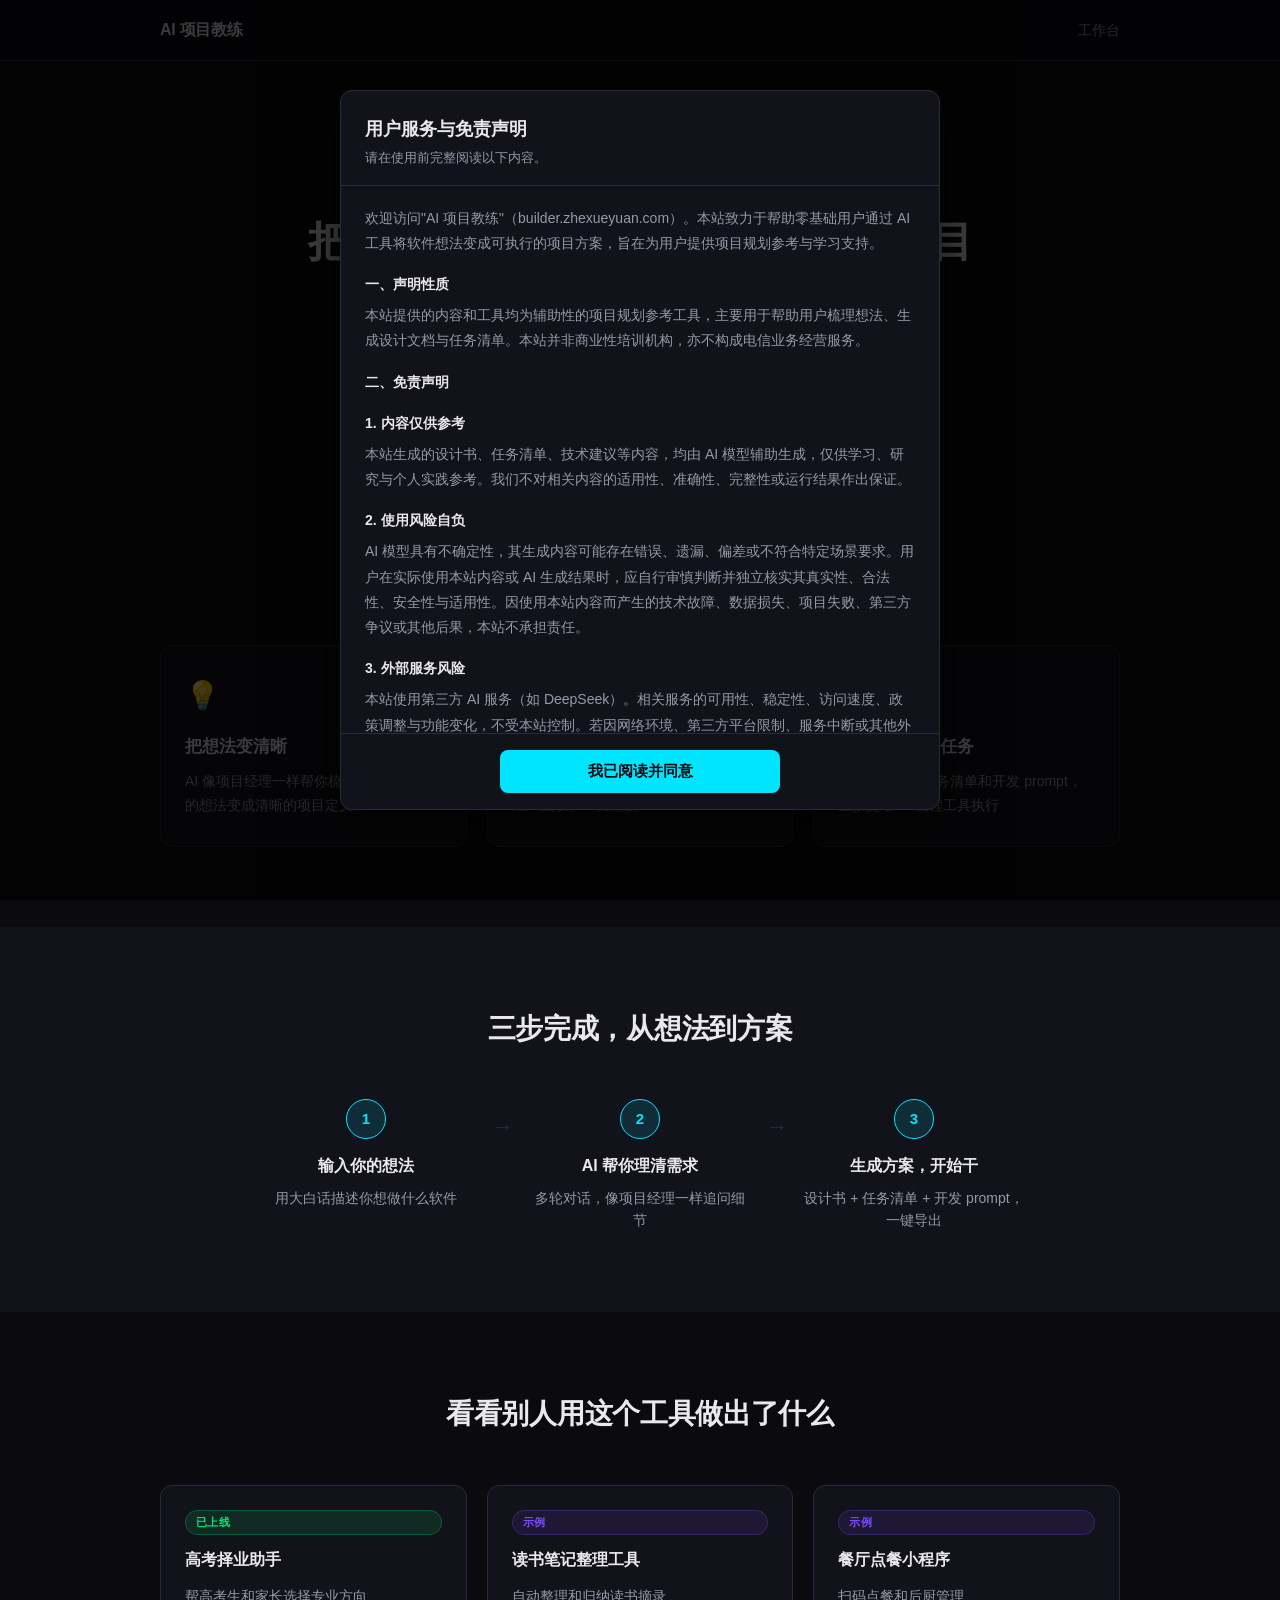
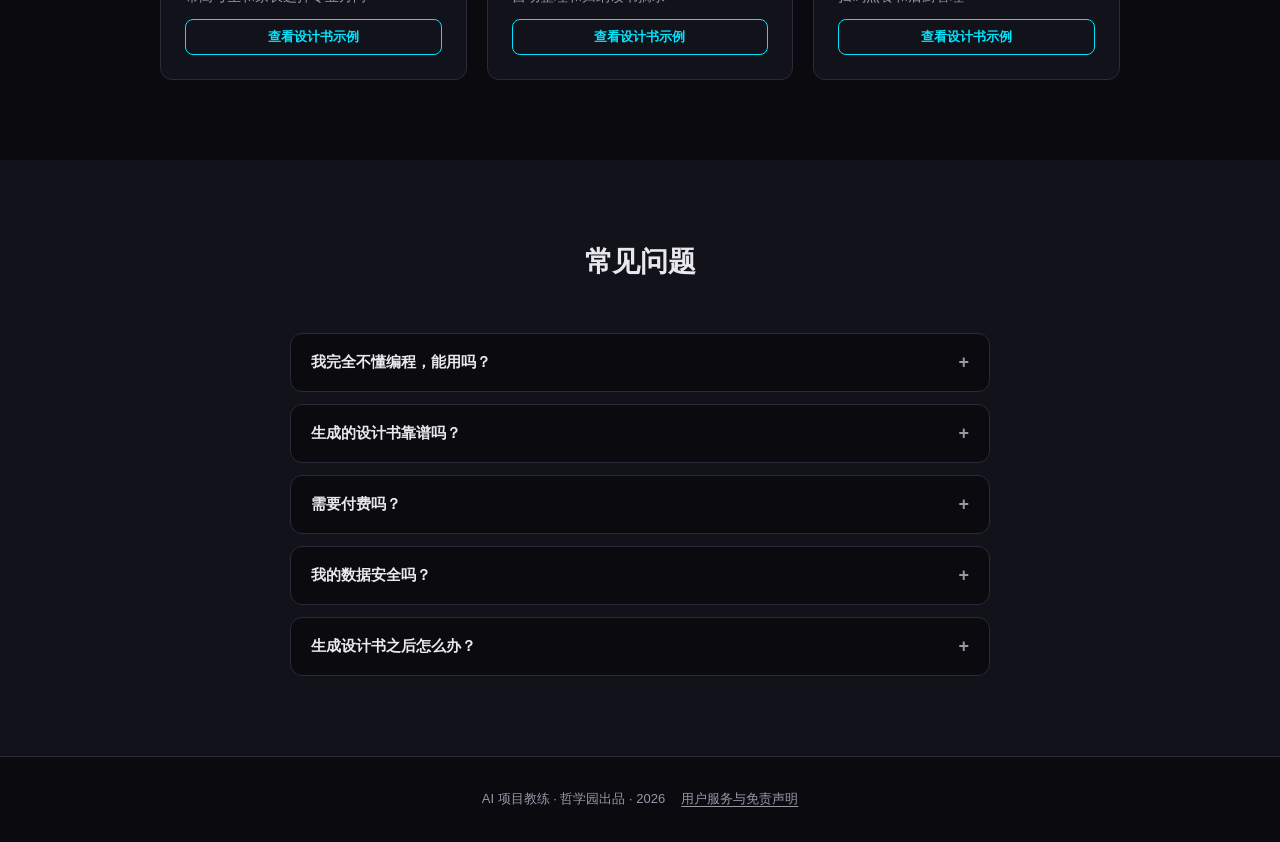
==== ai-project-coach/index.html @ 6d78dd68 "feat: 项目初始化 + 首页完整实现 Co-Authored-By: Claude Sonnet 4.6 <noreply@anthropic.com>" ====
<!DOCTYPE html>
<html lang="zh-CN">
<head>
  <meta charset="UTF-8" />
  <meta name="viewport" content="width=device-width, initial-scale=1.0" />
  <title>AI 项目教练 — 把软件想法变成可执行方案</title>
  <link rel="stylesheet" href="css/style.css" />
  <style>
    /* ===== Hero ===== */
    .hero {
      padding: 100px 20px 80px;
      text-align: center;
    }

    .hero-badge {
      display: inline-block;
      background: rgba(0, 229, 255, 0.12);
      color: var(--accent);
      font-size: 13px;
      font-weight: 600;
      padding: 5px 14px;
      border-radius: 20px;
      border: 1px solid rgba(0, 229, 255, 0.25);
      margin-bottom: 24px;
      letter-spacing: 0.3px;
    }

    .hero h1 {
      font-size: 42px;
      font-weight: 800;
      line-height: 1.2;
      letter-spacing: -0.5px;
      margin-bottom: 20px;
      max-width: 700px;
      margin-left: auto;
      margin-right: auto;
    }

    .hero-sub {
      font-size: 17px;
      color: var(--text-secondary);
      line-height: 1.7;
      max-width: 560px;
      margin: 0 auto 36px;
    }

    .hero-actions {
      display: flex;
      gap: 16px;
      justify-content: center;
      flex-wrap: wrap;
    }

    .hero-actions .btn-primary {
      font-size: 16px;
      padding: 14px 36px;
    }

    .hero-actions .btn-secondary {
      font-size: 16px;
      padding: 14px 36px;
    }

    /* ===== 通用 Section ===== */
    section {
      padding: 80px 20px;
    }

    .section-title {
      font-size: 28px;
      font-weight: 700;
      text-align: center;
      margin-bottom: 48px;
      letter-spacing: -0.3px;
    }

    /* ===== 价值卡片 ===== */
    .value-grid {
      display: grid;
      grid-template-columns: repeat(3, 1fr);
      gap: 20px;
    }

    .value-card {
      background: var(--bg-secondary);
      border: 1px solid var(--border);
      border-radius: var(--radius-card);
      padding: 28px 24px;
      transition: border-color 0.2s, transform 0.2s;
    }

    .value-card:hover {
      border-color: rgba(0, 229, 255, 0.3);
      transform: translateY(-3px);
    }

    .value-icon {
      font-size: 28px;
      margin-bottom: 14px;
    }

    .value-card h3 {
      font-size: 17px;
      font-weight: 700;
      margin-bottom: 10px;
    }

    .value-card p {
      font-size: 14px;
      color: var(--text-secondary);
      line-height: 1.7;
    }

    /* ===== 三步流程 ===== */
    .how-section {
      background: var(--bg-secondary);
    }

    .steps-row {
      display: flex;
      align-items: flex-start;
      justify-content: center;
      gap: 0;
      max-width: 800px;
      margin: 0 auto;
    }

    .step {
      flex: 1;
      text-align: center;
      padding: 0 16px;
    }

    .step-num {
      display: inline-flex;
      align-items: center;
      justify-content: center;
      width: 40px;
      height: 40px;
      border-radius: 50%;
      background: rgba(0, 229, 255, 0.12);
      border: 1.5px solid var(--accent);
      color: var(--accent);
      font-weight: 700;
      font-size: 15px;
      margin-bottom: 14px;
    }

    .step h3 {
      font-size: 16px;
      font-weight: 700;
      margin-bottom: 8px;
    }

    .step p {
      font-size: 14px;
      color: var(--text-secondary);
      line-height: 1.6;
    }

    .step-arrow {
      font-size: 22px;
      color: var(--border);
      padding-top: 10px;
      flex-shrink: 0;
    }

    /* ===== 成果预览 ===== */
    .example-grid {
      display: grid;
      grid-template-columns: repeat(3, 1fr);
      gap: 20px;
    }

    .example-card {
      background: var(--bg-secondary);
      border: 1px solid var(--border);
      border-radius: var(--radius-card);
      padding: 24px;
      display: flex;
      flex-direction: column;
      gap: 12px;
      transition: border-color 0.2s, transform 0.2s;
    }

    .example-card:hover {
      border-color: rgba(124, 77, 255, 0.4);
      transform: translateY(-3px);
    }

    .example-tag {
      display: inline-block;
      font-size: 11px;
      font-weight: 600;
      padding: 3px 10px;
      border-radius: 20px;
      letter-spacing: 0.3px;
    }

    .tag-live {
      background: rgba(0, 230, 118, 0.12);
      color: var(--success);
      border: 1px solid rgba(0, 230, 118, 0.25);
    }

    .tag-demo {
      background: rgba(124, 77, 255, 0.12);
      color: var(--accent-purple);
      border: 1px solid rgba(124, 77, 255, 0.25);
    }

    .example-card h3 {
      font-size: 16px;
      font-weight: 700;
    }

    .example-card p {
      font-size: 14px;
      color: var(--text-secondary);
      line-height: 1.6;
      flex: 1;
    }

    .example-card .btn-secondary {
      font-size: 13px;
      padding: 8px 16px;
      width: 100%;
    }

    /* ===== FAQ ===== */
    .faq-section {
      background: var(--bg-secondary);
    }

    .faq-list {
      max-width: 700px;
      margin: 0 auto;
      display: flex;
      flex-direction: column;
      gap: 12px;
    }

    .faq-item {
      background: var(--bg-primary);
      border: 1px solid var(--border);
      border-radius: var(--radius-card);
      overflow: hidden;
    }

    .faq-question {
      width: 100%;
      background: none;
      border: none;
      padding: 18px 20px;
      display: flex;
      align-items: center;
      justify-content: space-between;
      cursor: pointer;
      font-size: 15px;
      font-weight: 600;
      color: var(--text-primary);
      font-family: var(--font-main);
      text-align: left;
      gap: 12px;
      transition: color 0.2s;
    }

    .faq-question:hover {
      color: var(--accent);
    }

    .faq-icon {
      font-size: 18px;
      color: var(--text-secondary);
      flex-shrink: 0;
      transition: transform 0.3s;
    }

    .faq-item.open .faq-icon {
      transform: rotate(45deg);
      color: var(--accent);
    }

    .faq-answer {
      max-height: 0;
      overflow: hidden;
      transition: max-height 0.35s ease, padding 0.35s ease;
      padding: 0 20px;
    }

    .faq-item.open .faq-answer {
      max-height: 200px;
      padding: 0 20px 18px;
    }

    .faq-answer p {
      font-size: 14px;
      color: var(--text-secondary);
      line-height: 1.75;
    }

    /* ===== 响应式 ===== */
    @media (max-width: 768px) {
      .hero {
        padding: 80px 20px 60px;
      }

      .hero h1 {
        font-size: 28px;
      }

      .hero-sub {
        font-size: 15px;
      }

      .hero-actions {
        flex-direction: column;
      }

      .value-grid {
        grid-template-columns: 1fr;
      }

      .steps-row {
        flex-direction: column;
        align-items: center;
        gap: 8px;
      }

      .step-arrow {
        transform: rotate(90deg);
        padding-top: 0;
      }

      .example-grid {
        grid-template-columns: 1fr;
      }

      .section-title {
        font-size: 22px;
      }
    }
  </style>
</head>
<body>
  <div id="nav-mount"></div>

  <div class="page-body">

    <!-- Hero -->
    <div class="hero">
      <div class="container">
        <div class="hero-badge">零基础用户的 AI 项目导航系统</div>
        <h1>把你的软件想法，变成可执行的项目方案</h1>
        <p class="hero-sub">不需要会写代码，不需要装任何工具。告诉我你的想法，AI 带你一步步完成项目定义、生成设计书、拆解开发任务。</p>
        <div class="hero-actions">
          <a href="idea.html" class="btn-primary">开始做项目</a>
          <button class="btn-secondary" onclick="alert('路线选择即将上线')">我还没装工具，先选路线</button>
        </div>
      </div>
    </div>

    <!-- 价值卡片 -->
    <section>
      <div class="container">
        <div class="value-grid">
          <div class="value-card">
            <div class="value-icon">💡</div>
            <h3>把想法变清晰</h3>
            <p>AI 像项目经理一样帮你梳理需求，把模糊的想法变成清晰的项目定义</p>
          </div>
          <div class="value-card">
            <div class="value-icon">📋</div>
            <h3>生成专业设计书</h3>
            <p>自动输出三个版本的设计书：通俗版、标准产品版、AI编程版</p>
          </div>
          <div class="value-card">
            <div class="value-icon">🔧</div>
            <h3>拆解成可执行任务</h3>
            <p>生成分阶段的任务清单和开发 prompt，直接交给 AI 编程工具执行</p>
          </div>
        </div>
      </div>
    </section>

    <!-- 三步流程 -->
    <section class="how-section">
      <div class="container">
        <h2 class="section-title">三步完成，从想法到方案</h2>
        <div class="steps-row">
          <div class="step">
            <div class="step-num">1</div>
            <h3>输入你的想法</h3>
            <p>用大白话描述你想做什么软件</p>
          </div>
          <div class="step-arrow">→</div>
          <div class="step">
            <div class="step-num">2</div>
            <h3>AI 帮你理清需求</h3>
            <p>多轮对话，像项目经理一样追问细节</p>
          </div>
          <div class="step-arrow">→</div>
          <div class="step">
            <div class="step-num">3</div>
            <h3>生成方案，开始干</h3>
            <p>设计书 + 任务清单 + 开发 prompt，一键导出</p>
          </div>
        </div>
      </div>
    </section>

    <!-- 成果预览 -->
    <section>
      <div class="container">
        <h2 class="section-title">看看别人用这个工具做出了什么</h2>
        <div class="example-grid">
          <div class="example-card">
            <span class="example-tag tag-live">已上线</span>
            <h3>高考择业助手</h3>
            <p>帮高考生和家长选择专业方向</p>
            <button class="btn-secondary" onclick="alert('即将上线')">查看设计书示例</button>
          </div>
          <div class="example-card">
            <span class="example-tag tag-demo">示例</span>
            <h3>读书笔记整理工具</h3>
            <p>自动整理和归纳读书摘录</p>
            <button class="btn-secondary" onclick="alert('即将上线')">查看设计书示例</button>
          </div>
          <div class="example-card">
            <span class="example-tag tag-demo">示例</span>
            <h3>餐厅点餐小程序</h3>
            <p>扫码点餐和后厨管理</p>
            <button class="btn-secondary" onclick="alert('即将上线')">查看设计书示例</button>
          </div>
        </div>
      </div>
    </section>

    <!-- FAQ -->
    <section class="faq-section">
      <div class="container">
        <h2 class="section-title">常见问题</h2>
        <div class="faq-list">
          <div class="faq-item">
            <button class="faq-question">
              我完全不懂编程，能用吗？
              <span class="faq-icon">+</span>
            </button>
            <div class="faq-answer">
              <p>完全可以。这个工具的目标就是帮零基础用户把想法变成方案。你只需要用大白话描述你的想法，AI 会帮你处理所有技术细节。</p>
            </div>
          </div>
          <div class="faq-item">
            <button class="faq-question">
              生成的设计书靠谱吗？
              <span class="faq-icon">+</span>
            </button>
            <div class="faq-answer">
              <p>设计书由 AI 根据你的需求生成，质量取决于需求澄清的充分程度。建议在澄清阶段多和 AI 对话，把需求想清楚。</p>
            </div>
          </div>
          <div class="faq-item">
            <button class="faq-question">
              需要付费吗？
              <span class="faq-icon">+</span>
            </button>
            <div class="faq-answer">
              <p>工具本身免费使用。你需要自备一个 DeepSeek API Key（注册即送额度），用于驱动 AI 对话。</p>
            </div>
          </div>
          <div class="faq-item">
            <button class="faq-question">
              我的数据安全吗？
              <span class="faq-icon">+</span>
            </button>
            <div class="faq-answer">
              <p>所有数据都存储在你自己的浏览器中，不会上传到任何服务器。但清除浏览器数据会导致记录丢失，建议定期使用导出功能备份。</p>
            </div>
          </div>
          <div class="faq-item">
            <button class="faq-question">
              生成设计书之后怎么办？
              <span class="faq-icon">+</span>
            </button>
            <div class="faq-answer">
              <p>你可以把设计书和任务清单交给 AI 编程工具（如 Claude Code、Cursor、TRAE 等）执行。工具会生成可直接使用的开发 prompt。</p>
            </div>
          </div>
        </div>
      </div>
    </section>

  </div><!-- /page-body -->

  <div id="footer-mount"></div>

  <script src="js/nav.js"></script>
  <script src="js/legal.js"></script>
  <script>
    // FAQ 手风琴
    document.querySelectorAll('.faq-question').forEach(function (btn) {
      btn.addEventListener('click', function () {
        var item = btn.closest('.faq-item');
        var isOpen = item.classList.contains('open');
        // 关闭所有
        document.querySelectorAll('.faq-item').forEach(function (el) {
          el.classList.remove('open');
        });
        // 如果原本是关闭的，则打开
        if (!isOpen) {
          item.classList.add('open');
        }
      });
    });
  </script>
</body>
</html>
---- ai-project-coach/css/style.css ----
/* ===== CSS 变量 ===== */
:root {
  --bg-primary: #0a0a0f;
  --bg-secondary: #12121a;
  --bg-tertiary: #1a1a28;
  --text-primary: #e8e8ed;
  --text-secondary: #9898a8;
  --accent: #00e5ff;
  --accent-purple: #7c4dff;
  --border: #2a2a3a;
  --success: #00e676;
  --warning: #ffd740;
  --danger: #ff5252;
  --radius-card: 12px;
  --radius-btn: 8px;
  --radius-input: 8px;
  --shadow-card: 0 2px 12px rgba(0, 0, 0, 0.3);
  --font-main: -apple-system, BlinkMacSystemFont, "Segoe UI", "PingFang SC", "Hiragino Sans GB", "Microsoft YaHei", sans-serif;
  --font-code: "SF Mono", "Fira Code", Consolas, monospace;
}

/* ===== 全局重置 ===== */
*, *::before, *::after {
  box-sizing: border-box;
  margin: 0;
  padding: 0;
}

html {
  scroll-behavior: smooth;
}

body {
  font-family: var(--font-main);
  background-color: var(--bg-primary);
  color: var(--text-primary);
  min-height: 100vh;
  line-height: 1.6;
  font-size: 16px;
}

a {
  color: var(--accent);
  text-decoration: none;
  transition: color 0.2s;
}

a:hover {
  color: #33eaff;
}

/* ===== 布局容器 ===== */
.container {
  max-width: 1000px;
  margin: 0 auto;
  padding: 0 20px;
}

/* ===== 按钮 ===== */
.btn-primary {
  display: inline-block;
  background-color: var(--accent);
  color: #0a0a0f;
  font-weight: 600;
  padding: 12px 28px;
  border-radius: var(--radius-btn);
  border: none;
  cursor: pointer;
  font-size: 15px;
  font-family: var(--font-main);
  transition: background-color 0.2s, transform 0.2s;
  text-align: center;
}

.btn-primary:hover {
  background-color: #33eaff;
  color: #0a0a0f;
  transform: translateY(-2px);
}

.btn-primary:active {
  transform: translateY(0);
}

.btn-secondary {
  display: inline-block;
  background-color: transparent;
  color: var(--accent);
  font-weight: 600;
  padding: 12px 28px;
  border-radius: var(--radius-btn);
  border: 1.5px solid var(--accent);
  cursor: pointer;
  font-size: 15px;
  font-family: var(--font-main);
  transition: background-color 0.2s, transform 0.2s;
  text-align: center;
}

.btn-secondary:hover {
  background-color: rgba(0, 229, 255, 0.08);
  color: var(--accent);
  transform: translateY(-2px);
}

.btn-secondary:active {
  transform: translateY(0);
}

/* ===== 卡片 ===== */
.card {
  background-color: var(--bg-secondary);
  border: 1px solid var(--border);
  border-radius: var(--radius-card);
  padding: 24px;
  box-shadow: var(--shadow-card);
}

/* ===== 输入框 ===== */
.input {
  background-color: var(--bg-tertiary);
  border: 1px solid var(--border);
  border-radius: var(--radius-input);
  padding: 10px 14px;
  color: var(--text-primary);
  font-family: var(--font-main);
  font-size: 15px;
  width: 100%;
  outline: none;
  transition: border-color 0.2s;
}

.input:focus {
  border-color: var(--accent);
}

/* ===== 导航栏 ===== */
#nav-mount nav {
  position: fixed;
  top: 0;
  left: 0;
  right: 0;
  z-index: 100;
  background: rgba(10, 10, 15, 0.85);
  backdrop-filter: blur(12px);
  -webkit-backdrop-filter: blur(12px);
  border-bottom: 1px solid var(--border);
}

#nav-mount .nav-inner {
  max-width: 1000px;
  margin: 0 auto;
  padding: 0 20px;
  height: 60px;
  display: flex;
  align-items: center;
  justify-content: space-between;
}

#nav-mount .nav-logo {
  font-size: 16px;
  font-weight: 700;
  color: var(--text-primary);
  letter-spacing: -0.3px;
}

#nav-mount .nav-logo:hover {
  color: var(--accent);
}

#nav-mount .nav-links {
  display: flex;
  align-items: center;
  gap: 24px;
}

#nav-mount .nav-links a {
  font-size: 14px;
  color: var(--text-secondary);
  transition: color 0.2s;
}

#nav-mount .nav-links a:hover {
  color: var(--text-primary);
}

/* ===== Footer ===== */
#footer-mount footer {
  border-top: 1px solid var(--border);
  padding: 32px 20px;
  text-align: center;
}

#footer-mount .footer-inner {
  max-width: 1000px;
  margin: 0 auto;
  display: flex;
  align-items: center;
  justify-content: center;
  gap: 16px;
  flex-wrap: wrap;
}

#footer-mount .footer-text {
  font-size: 13px;
  color: var(--text-secondary);
}

#footer-mount .footer-legal {
  font-size: 13px;
  color: var(--text-secondary);
  cursor: pointer;
  text-decoration: underline;
  text-underline-offset: 3px;
  background: none;
  border: none;
  font-family: var(--font-main);
  transition: color 0.2s;
}

#footer-mount .footer-legal:hover {
  color: var(--text-primary);
}

/* ===== 法律声明弹窗 ===== */
.legal-overlay {
  position: fixed;
  inset: 0;
  background: rgba(0, 0, 0, 0.75);
  z-index: 1000;
  display: flex;
  align-items: center;
  justify-content: center;
  padding: 20px;
}

.legal-modal {
  background: var(--bg-secondary);
  border: 1px solid var(--border);
  border-radius: var(--radius-card);
  width: 100%;
  max-width: 600px;
  max-height: 80vh;
  display: flex;
  flex-direction: column;
  box-shadow: 0 8px 40px rgba(0, 0, 0, 0.6);
}

.legal-header {
  padding: 24px 24px 16px;
  border-bottom: 1px solid var(--border);
}

.legal-header h2 {
  font-size: 18px;
  font-weight: 700;
  margin-bottom: 4px;
}

.legal-header p {
  font-size: 13px;
  color: var(--text-secondary);
}

.legal-body {
  padding: 20px 24px;
  overflow-y: auto;
  flex: 1;
  font-size: 14px;
  line-height: 1.8;
  color: var(--text-secondary);
}

.legal-body h3 {
  font-size: 14px;
  font-weight: 600;
  color: var(--text-primary);
  margin: 16px 0 6px;
}

.legal-body p {
  margin-bottom: 10px;
}

.legal-footer {
  padding: 16px 24px;
  border-top: 1px solid var(--border);
  display: flex;
  justify-content: center;
}

.legal-footer .btn-primary {
  width: 100%;
  max-width: 280px;
}

/* ===== 页面主体偏移（固定导航栏补偿） ===== */
.page-body {
  padding-top: 60px;
}

/* ===== 响应式 ===== */
@media (max-width: 768px) {
  body {
    font-size: 15px;
  }

  .btn-primary,
  .btn-secondary {
    width: 100%;
    display: block;
  }
}
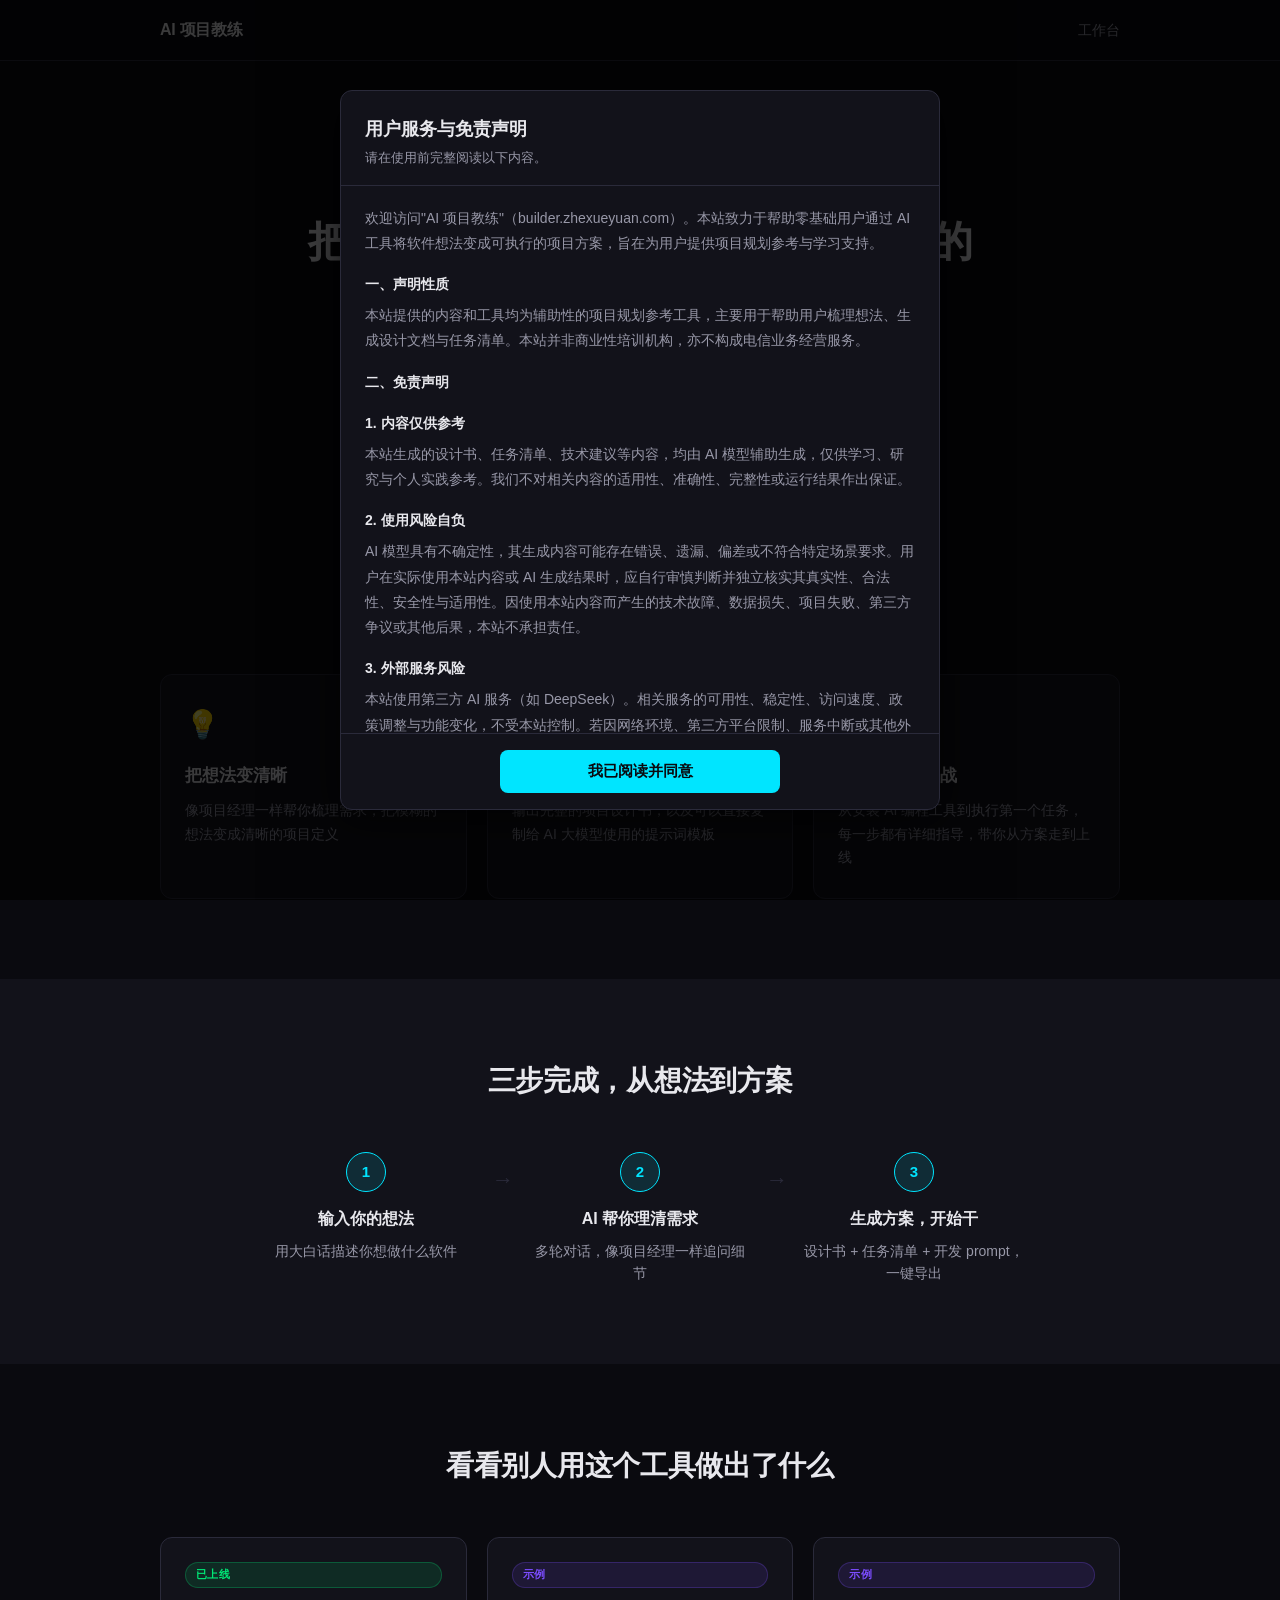
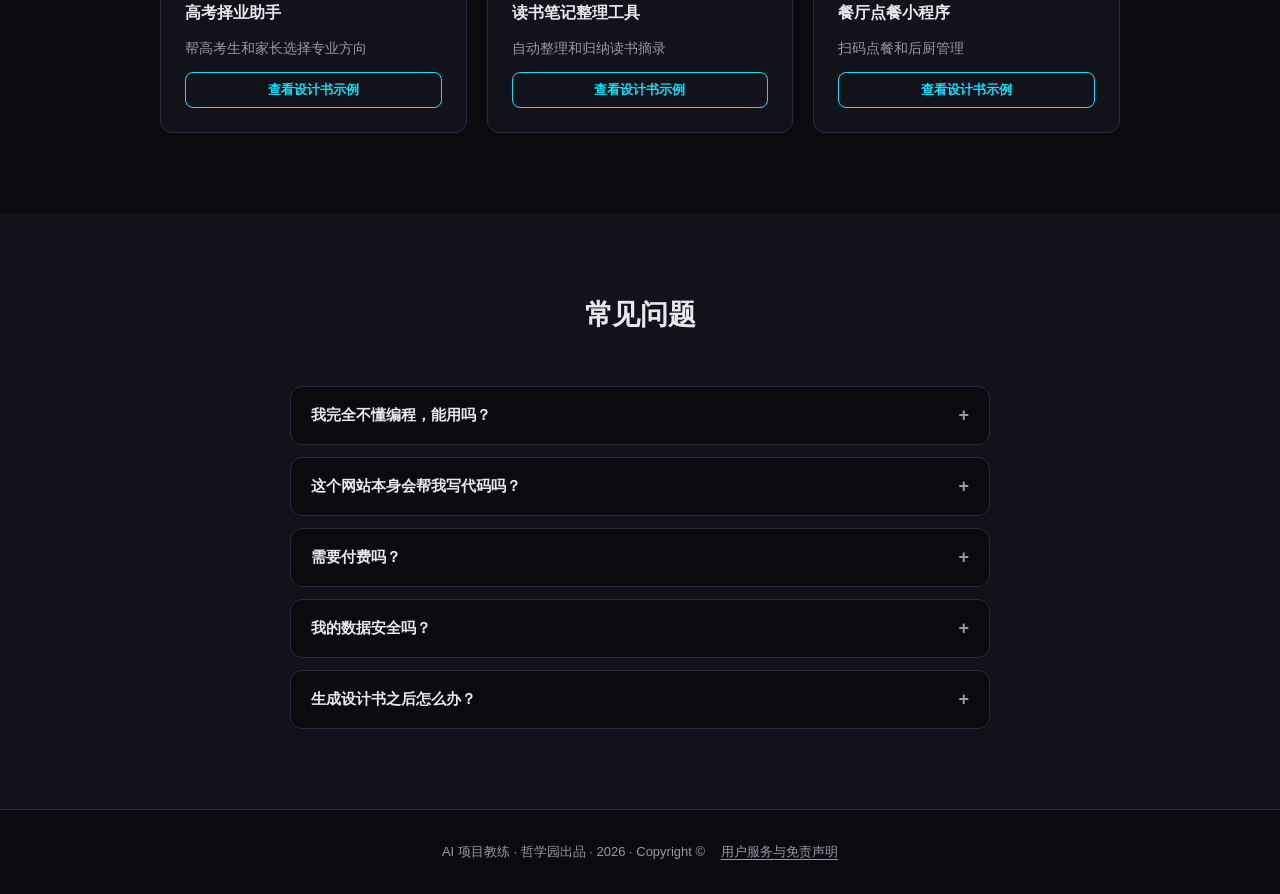
==== commit 53122717: "fix: 产品方向调整为教练模式，去掉站内AI功能 Co-Authored-By: Claude Sonnet 4.6 <noreply@anthropic.com>" ====
--- a/ai-project-coach/index.html
+++ b/ai-project-coach/index.html
@@ -351,8 +351,8 @@
     <div class="hero">
       <div class="container">
         <div class="hero-badge">零基础用户的 AI 项目导航系统</div>
-        <h1>把你的软件想法，变成可执行的项目方案</h1>
-        <p class="hero-sub">不需要会写代码，不需要装任何工具。告诉我你的想法，AI 带你一步步完成项目定义、生成设计书、拆解开发任务。</p>
+        <h1>把你的软件想法，一步步变成真正的产品</h1>
+        <p class="hero-sub">不需要会写代码。这里手把手教你：如何把想法整理成设计书，如何用 AI 编程工具把设计书变成能运行的产品——每一步都有指导，所有操作在你自己的电脑和 AI 工具中完成。</p>
         <div class="hero-actions">
           <a href="idea.html" class="btn-primary">开始做项目</a>
           <button class="btn-secondary" onclick="alert('路线选择即将上线')">我还没装工具，先选路线</button>
@@ -367,17 +367,17 @@
           <div class="value-card">
             <div class="value-icon">💡</div>
             <h3>把想法变清晰</h3>
-            <p>AI 像项目经理一样帮你梳理需求，把模糊的想法变成清晰的项目定义</p>
+            <p>像项目经理一样帮你梳理需求，把模糊的想法变成清晰的项目定义</p>
           </div>
           <div class="value-card">
             <div class="value-icon">📋</div>
-            <h3>生成专业设计书</h3>
-            <p>自动输出三个版本的设计书：通俗版、标准产品版、AI编程版</p>
+            <h3>生成设计书和提示词</h3>
+            <p>输出完整的项目设计书，以及可以直接复制给 AI 大模型使用的提示词模板</p>
           </div>
           <div class="value-card">
             <div class="value-icon">🔧</div>
-            <h3>拆解成可执行任务</h3>
-            <p>生成分阶段的任务清单和开发 prompt，直接交给 AI 编程工具执行</p>
+            <h3>手把手教你实战</h3>
+            <p>从安装 AI 编程工具到执行第一个任务，每一步都有详细指导，带你从方案走到上线</p>
           </div>
         </div>
       </div>
@@ -447,16 +447,16 @@
               <span class="faq-icon">+</span>
             </button>
             <div class="faq-answer">
-              <p>完全可以。这个工具的目标就是帮零基础用户把想法变成方案。你只需要用大白话描述你的想法，AI 会帮你处理所有技术细节。</p>
+              <p>完全可以。本站会一步步引导你把想法整理成方案，并教你怎么用 AI 编程工具（如 Claude Code、Cursor、TRAE 等）把方案变成产品。你不需要自己写任何代码。</p>
             </div>
           </div>
           <div class="faq-item">
             <button class="faq-question">
-              生成的设计书靠谱吗？
+              这个网站本身会帮我写代码吗？
               <span class="faq-icon">+</span>
             </button>
             <div class="faq-answer">
-              <p>设计书由 AI 根据你的需求生成，质量取决于需求澄清的充分程度。建议在澄清阶段多和 AI 对话，把需求想清楚。</p>
+              <p>不会。本站是教练，不是代码生成器。它帮你做两件事：第一，把你的想法整理成专业的设计书和任务清单；第二，手把手教你怎么用外部 AI 工具完成开发。所有实际操作都在你自己的电脑和 AI 工具中进行。</p>
             </div>
           </div>
           <div class="faq-item">
@@ -465,7 +465,7 @@
               <span class="faq-icon">+</span>
             </button>
             <div class="faq-answer">
-              <p>工具本身免费使用。你需要自备一个 DeepSeek API Key（注册即送额度），用于驱动 AI 对话。</p>
+              <p>本站完全免费。你需要的 AI 工具（如 Claude、ChatGPT、豆包、Kimi 等）大多有免费额度可以起步。本站会在相应环节提供各工具的链接和使用说明。</p>
             </div>
           </div>
           <div class="faq-item">
@@ -474,7 +474,7 @@
               <span class="faq-icon">+</span>
             </button>
             <div class="faq-answer">
-              <p>所有数据都存储在你自己的浏览器中，不会上传到任何服务器。但清除浏览器数据会导致记录丢失，建议定期使用导出功能备份。</p>
+              <p>本站所有数据都存储在你自己的浏览器中，不会上传到任何服务器。清除浏览器数据会导致记录丢失，建议定期导出备份。</p>
             </div>
           </div>
           <div class="faq-item">
@@ -483,7 +483,7 @@
               <span class="faq-icon">+</span>
             </button>
             <div class="faq-answer">
-              <p>你可以把设计书和任务清单交给 AI 编程工具（如 Claude Code、Cursor、TRAE 等）执行。工具会生成可直接使用的开发 prompt。</p>
+              <p>本站会继续教你下一步：如何选择 AI 编程工具、如何安装、如何进入命令行、如何把任务交给 AI 执行、如何验证结果。从想法到上线，全程有指导。</p>
             </div>
           </div>
         </div>
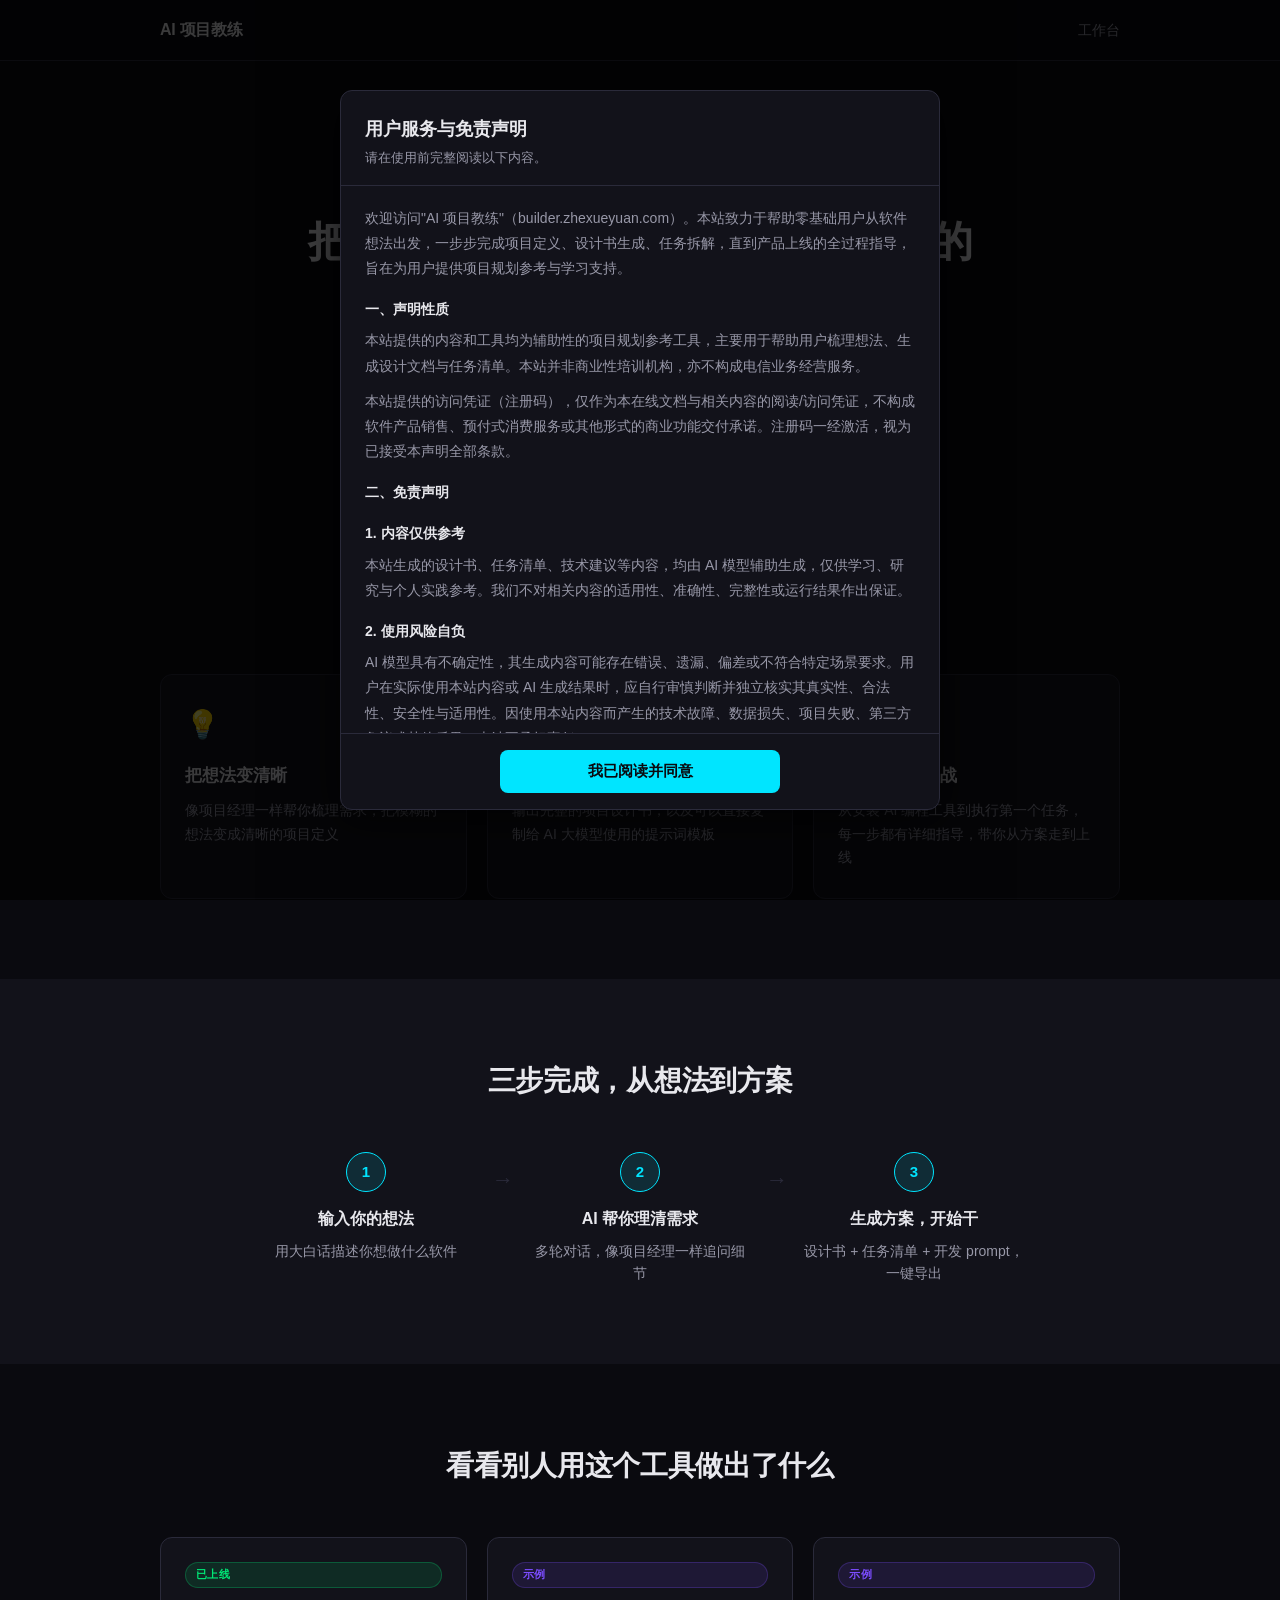
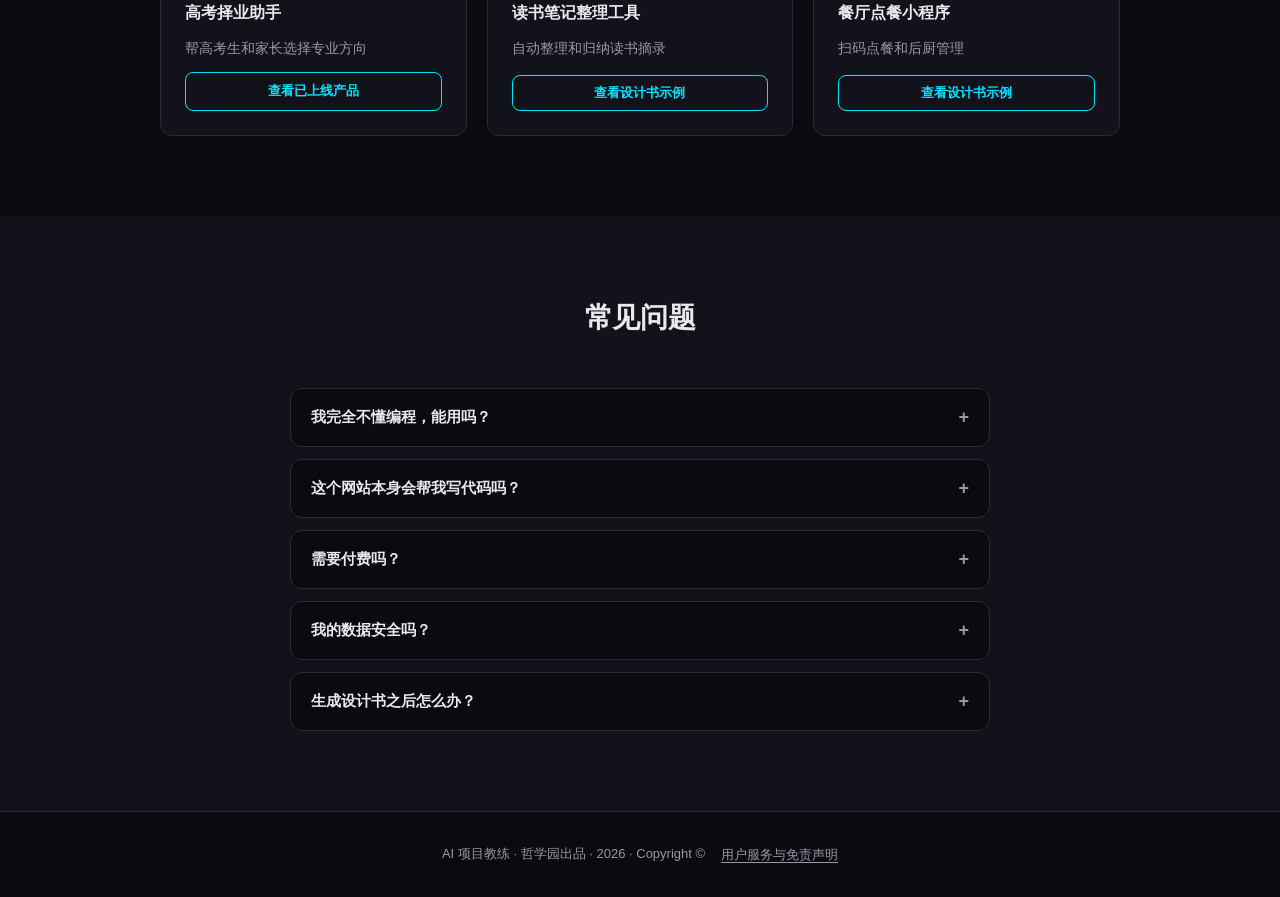
==== commit 2a24e6ec: "feat: 任务拆解页 + 首页示例链接修复 Co-Authored-By: Claude Sonnet 4.6 <noreply@anthropic.com>" ====
--- a/ai-project-coach/index.html
+++ b/ai-project-coach/index.html
@@ -418,7 +418,7 @@
             <span class="example-tag tag-live">已上线</span>
             <h3>高考择业助手</h3>
             <p>帮高考生和家长选择专业方向</p>
-            <button class="btn-secondary" onclick="alert('即将上线')">查看设计书示例</button>
+            <a href="https://career.zhexueyuan.com" target="_blank" rel="noopener" class="btn-secondary">查看已上线产品</a>
           </div>
           <div class="example-card">
             <span class="example-tag tag-demo">示例</span>
--- a/ai-project-coach/css/style.css
+++ b/ai-project-coach/css/style.css
@@ -294,6 +294,26 @@
   max-width: 280px;
 }
 
+/* ===== 页面返回导航 ===== */
+.page-nav {
+  display: flex;
+  align-items: center;
+  gap: 20px;
+  margin-bottom: 28px;
+  flex-wrap: nowrap;
+}
+
+.page-nav .nav-link {
+  font-size: 14px;
+  color: var(--text-secondary);
+  transition: color 0.2s;
+  white-space: nowrap;
+}
+
+.page-nav .nav-link:hover {
+  color: var(--accent);
+}
+
 /* ===== 页面主体偏移（固定导航栏补偿） ===== */
 .page-body {
   padding-top: 60px;
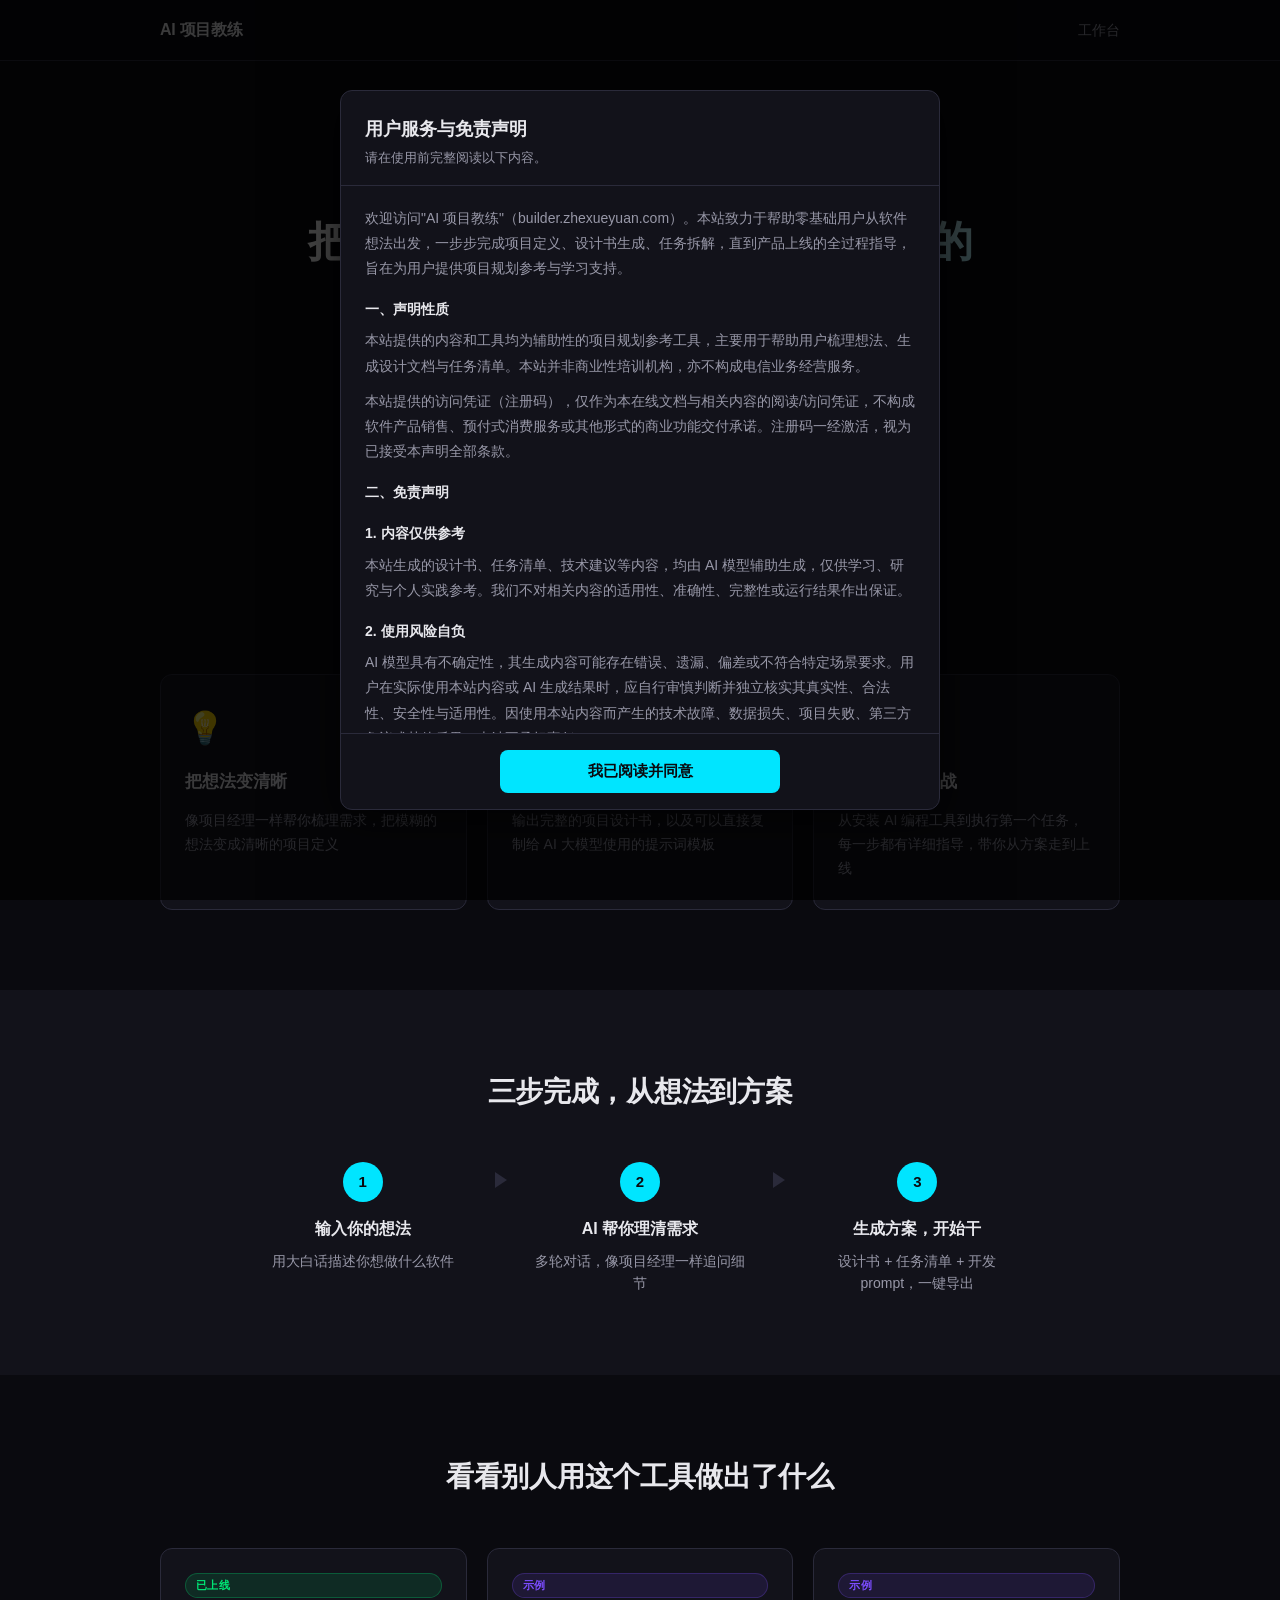
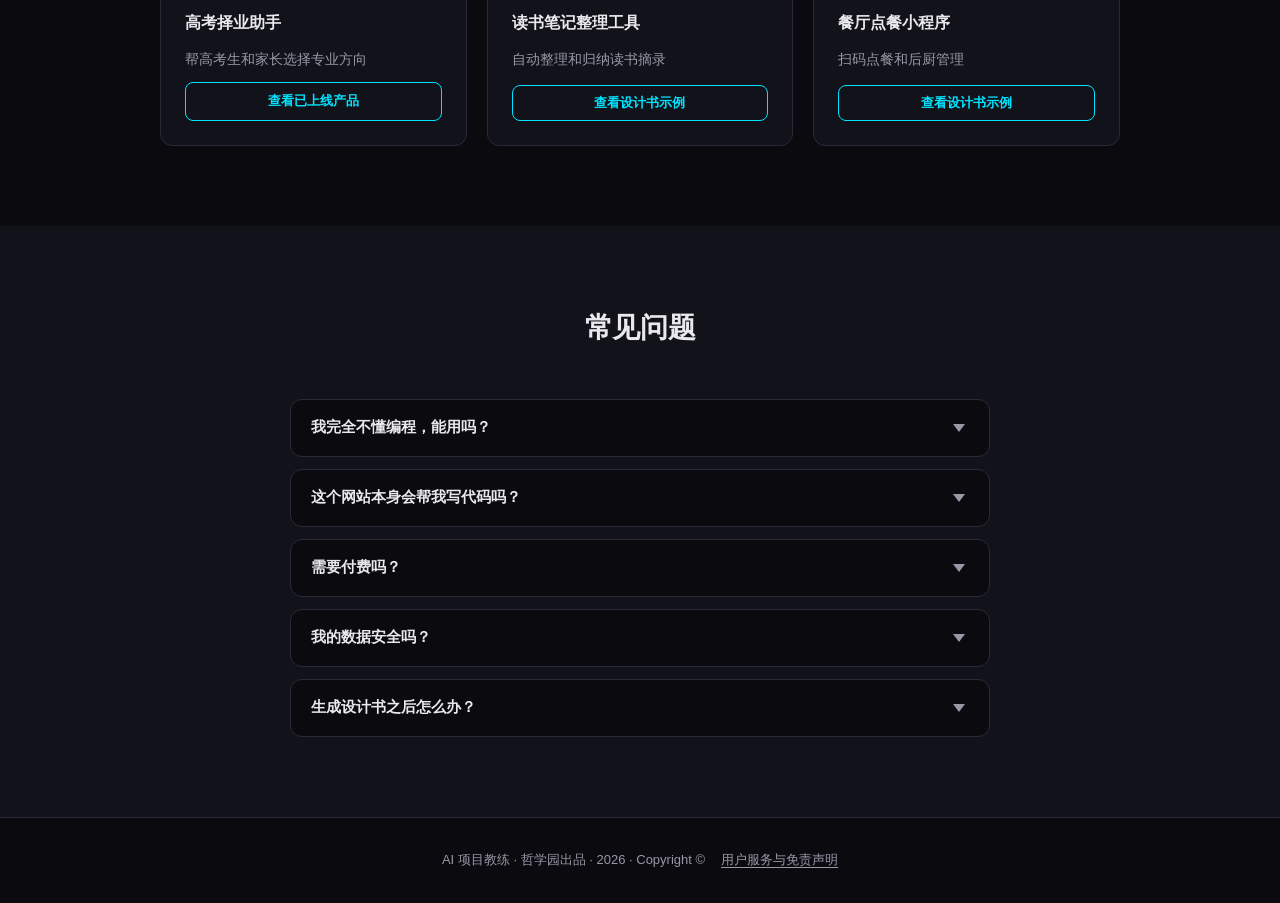
==== commit 21b3935c: "feat: UI美化 + 移动端适配 + 部署上线 - 全局：页面淡入动画、按钮发光 hover、卡片 hover 上移、输入框 focus 外发光、自定义滚动条 - Toast 组件：顶部居中滑入、" ====
--- a/ai-project-coach/index.html
+++ b/ai-project-coach/index.html
@@ -12,6 +12,11 @@
       text-align: center;
     }
 
+    @keyframes badgeBreathe {
+      0%, 100% { opacity: 1; }
+      50% { opacity: 0.6; }
+    }
+
     .hero-badge {
       display: inline-block;
       background: rgba(0, 229, 255, 0.12);
@@ -23,6 +28,7 @@
       border: 1px solid rgba(0, 229, 255, 0.25);
       margin-bottom: 24px;
       letter-spacing: 0.3px;
+      animation: badgeBreathe 3s ease-in-out infinite;
     }
 
     .hero h1 {
@@ -34,6 +40,10 @@
       max-width: 700px;
       margin-left: auto;
       margin-right: auto;
+      background: linear-gradient(135deg, #ffffff 60%, #a0f0ff);
+      -webkit-background-clip: text;
+      -webkit-text-fill-color: transparent;
+      background-clip: text;
     }
 
     .hero-sub {
@@ -46,7 +56,7 @@
 
     .hero-actions {
       display: flex;
-      gap: 16px;
+      gap: 20px;
       justify-content: center;
       flex-wrap: wrap;
     }
@@ -95,14 +105,14 @@
     }
 
     .value-icon {
-      font-size: 28px;
+      font-size: 32px;
       margin-bottom: 14px;
     }
 
     .value-card h3 {
       font-size: 17px;
       font-weight: 700;
-      margin-bottom: 10px;
+      margin-bottom: 14px;
     }
 
     .value-card p {
@@ -138,10 +148,9 @@
       width: 40px;
       height: 40px;
       border-radius: 50%;
-      background: rgba(0, 229, 255, 0.12);
-      border: 1.5px solid var(--accent);
-      color: var(--accent);
-      font-weight: 700;
+      background: var(--accent);
+      color: #0a0a0f;
+      font-weight: 800;
       font-size: 15px;
       margin-bottom: 14px;
     }
@@ -158,11 +167,24 @@
       line-height: 1.6;
     }
 
+    /* CSS 箭头替代文字 → */
     .step-arrow {
-      font-size: 22px;
-      color: var(--border);
+      display: flex;
+      align-items: center;
+      justify-content: center;
+      flex-shrink: 0;
       padding-top: 10px;
-      flex-shrink: 0;
+      width: 32px;
+    }
+
+    .step-arrow::after {
+      content: '';
+      display: block;
+      width: 0;
+      height: 0;
+      border-top: 8px solid transparent;
+      border-bottom: 8px solid transparent;
+      border-left: 12px solid var(--border);
     }
 
     /* ===== 成果预览 ===== */
@@ -269,16 +291,34 @@
       color: var(--accent);
     }
 
+    /* FAQ 箭头用 CSS 三角形 */
     .faq-icon {
-      font-size: 18px;
-      color: var(--text-secondary);
+      width: 20px;
+      height: 20px;
       flex-shrink: 0;
+      display: flex;
+      align-items: center;
+      justify-content: center;
       transition: transform 0.3s;
     }
 
+    .faq-icon::after {
+      content: '';
+      display: block;
+      width: 0;
+      height: 0;
+      border-left: 6px solid transparent;
+      border-right: 6px solid transparent;
+      border-top: 8px solid var(--text-secondary);
+      transition: border-top-color 0.2s;
+    }
+
     .faq-item.open .faq-icon {
-      transform: rotate(45deg);
-      color: var(--accent);
+      transform: rotate(180deg);
+    }
+
+    .faq-item.open .faq-icon::after {
+      border-top-color: var(--accent);
     }
 
     .faq-answer {
@@ -297,6 +337,8 @@
       font-size: 14px;
       color: var(--text-secondary);
       line-height: 1.75;
+      border-left: 2px solid var(--accent);
+      padding-left: 14px;
     }
 
     /* ===== 响应式 ===== */
@@ -328,8 +370,17 @@
       }
 
       .step-arrow {
-        transform: rotate(90deg);
         padding-top: 0;
+        width: auto;
+        height: 24px;
+      }
+
+      /* 移动端箭头向下 */
+      .step-arrow::after {
+        border-left: 8px solid transparent;
+        border-right: 8px solid transparent;
+        border-top: 12px solid var(--border);
+        border-bottom: none;
       }
 
       .example-grid {
@@ -393,13 +444,13 @@
             <h3>输入你的想法</h3>
             <p>用大白话描述你想做什么软件</p>
           </div>
-          <div class="step-arrow">→</div>
+          <div class="step-arrow"></div>
           <div class="step">
             <div class="step-num">2</div>
             <h3>AI 帮你理清需求</h3>
             <p>多轮对话，像项目经理一样追问细节</p>
           </div>
-          <div class="step-arrow">→</div>
+          <div class="step-arrow"></div>
           <div class="step">
             <div class="step-num">3</div>
             <h3>生成方案，开始干</h3>
@@ -444,7 +495,7 @@
           <div class="faq-item">
             <button class="faq-question">
               我完全不懂编程，能用吗？
-              <span class="faq-icon">+</span>
+              <span class="faq-icon"></span>
             </button>
             <div class="faq-answer">
               <p>完全可以。本站会一步步引导你把想法整理成方案，并教你怎么用 AI 编程工具（如 Claude Code、Cursor、TRAE 等）把方案变成产品。你不需要自己写任何代码。</p>
@@ -453,7 +504,7 @@
           <div class="faq-item">
             <button class="faq-question">
               这个网站本身会帮我写代码吗？
-              <span class="faq-icon">+</span>
+              <span class="faq-icon"></span>
             </button>
             <div class="faq-answer">
               <p>不会。本站是教练，不是代码生成器。它帮你做两件事：第一，把你的想法整理成专业的设计书和任务清单；第二，手把手教你怎么用外部 AI 工具完成开发。所有实际操作都在你自己的电脑和 AI 工具中进行。</p>
@@ -462,7 +513,7 @@
           <div class="faq-item">
             <button class="faq-question">
               需要付费吗？
-              <span class="faq-icon">+</span>
+              <span class="faq-icon"></span>
             </button>
             <div class="faq-answer">
               <p>本站完全免费。你需要的 AI 工具（如 Claude、ChatGPT、豆包、Kimi 等）大多有免费额度可以起步。本站会在相应环节提供各工具的链接和使用说明。</p>
@@ -471,7 +522,7 @@
           <div class="faq-item">
             <button class="faq-question">
               我的数据安全吗？
-              <span class="faq-icon">+</span>
+              <span class="faq-icon"></span>
             </button>
             <div class="faq-answer">
               <p>本站所有数据都存储在你自己的浏览器中，不会上传到任何服务器。清除浏览器数据会导致记录丢失，建议定期导出备份。</p>
@@ -480,7 +531,7 @@
           <div class="faq-item">
             <button class="faq-question">
               生成设计书之后怎么办？
-              <span class="faq-icon">+</span>
+              <span class="faq-icon"></span>
             </button>
             <div class="faq-answer">
               <p>本站会继续教你下一步：如何选择 AI 编程工具、如何安装、如何进入命令行、如何把任务交给 AI 执行、如何验证结果。从想法到上线，全程有指导。</p>
--- a/ai-project-coach/css/style.css
+++ b/ai-project-coach/css/style.css
@@ -49,6 +49,16 @@
   color: #33eaff;
 }
 
+/* ===== 页面淡入动画 ===== */
+@keyframes pageFadeIn {
+  from { opacity: 0; transform: translateY(8px); }
+  to   { opacity: 1; transform: translateY(0); }
+}
+
+.page-body {
+  animation: pageFadeIn 0.3s ease both;
+}
+
 /* ===== 布局容器 ===== */
 .container {
   max-width: 1000px;
@@ -68,7 +78,7 @@
   cursor: pointer;
   font-size: 15px;
   font-family: var(--font-main);
-  transition: background-color 0.2s, transform 0.2s;
+  transition: all 0.2s ease;
   text-align: center;
 }
 
@@ -76,10 +86,19 @@
   background-color: #33eaff;
   color: #0a0a0f;
   transform: translateY(-2px);
+  box-shadow: 0 6px 20px rgba(0, 229, 255, 0.35);
 }
 
 .btn-primary:active {
   transform: translateY(0);
+  box-shadow: none;
+}
+
+.btn-primary:disabled {
+  opacity: 0.5;
+  cursor: not-allowed;
+  transform: none !important;
+  box-shadow: none !important;
 }
 
 .btn-secondary {
@@ -93,18 +112,25 @@
   cursor: pointer;
   font-size: 15px;
   font-family: var(--font-main);
-  transition: background-color 0.2s, transform 0.2s;
+  transition: all 0.2s ease;
   text-align: center;
 }
 
 .btn-secondary:hover {
   background-color: rgba(0, 229, 255, 0.08);
-  color: var(--accent);
+  color: #33eaff;
+  border-color: #33eaff;
   transform: translateY(-2px);
 }
 
 .btn-secondary:active {
   transform: translateY(0);
+}
+
+.btn-secondary:disabled {
+  opacity: 0.5;
+  cursor: not-allowed;
+  transform: none !important;
 }
 
 /* ===== 卡片 ===== */
@@ -114,6 +140,12 @@
   border-radius: var(--radius-card);
   padding: 24px;
   box-shadow: var(--shadow-card);
+  transition: transform 0.2s ease, box-shadow 0.2s ease;
+}
+
+.card:hover {
+  transform: translateY(-3px);
+  box-shadow: 0 8px 28px rgba(0, 0, 0, 0.45);
 }
 
 /* ===== 输入框 ===== */
@@ -127,11 +159,12 @@
   font-size: 15px;
   width: 100%;
   outline: none;
-  transition: border-color 0.2s;
+  transition: border-color 0.2s, box-shadow 0.2s;
 }
 
 .input:focus {
   border-color: var(--accent);
+  box-shadow: 0 0 0 3px rgba(0, 229, 255, 0.15);
 }
 
 /* ===== 导航栏 ===== */
@@ -319,15 +352,109 @@
   padding-top: 60px;
 }
 
+/* ===== Toast 提示组件 ===== */
+@keyframes toastSlideIn {
+  from { opacity: 0; transform: translateX(-50%) translateY(-16px); }
+  to   { opacity: 1; transform: translateX(-50%) translateY(0); }
+}
+
+.toast-global {
+  position: fixed;
+  top: 80px;
+  left: 50%;
+  transform: translateX(-50%) translateY(-16px);
+  z-index: 9999;
+  pointer-events: none;
+  opacity: 0;
+  transition: opacity 0.25s, transform 0.25s;
+}
+
+.toast-global.show {
+  opacity: 1;
+  transform: translateX(-50%) translateY(0);
+  animation: toastSlideIn 0.25s ease both;
+}
+
+.toast-global-inner {
+  display: flex;
+  align-items: stretch;
+  background: #1e1e2e;
+  border: 1px solid var(--border);
+  border-radius: 8px;
+  box-shadow: 0 8px 28px rgba(0, 0, 0, 0.5);
+  overflow: hidden;
+  white-space: nowrap;
+  min-width: 200px;
+}
+
+.toast-bar {
+  width: 4px;
+  flex-shrink: 0;
+}
+
+.toast-bar.success { background: var(--success); }
+.toast-bar.error   { background: var(--danger); }
+.toast-bar.info    { background: var(--accent); }
+
+.toast-msg {
+  padding: 12px 20px;
+  font-size: 14px;
+  font-weight: 600;
+  color: var(--text-primary);
+}
+
+/* ===== 自定义滚动条 ===== */
+::-webkit-scrollbar {
+  width: 6px;
+  height: 6px;
+}
+
+::-webkit-scrollbar-track {
+  background: transparent;
+}
+
+::-webkit-scrollbar-thumb {
+  background: var(--border);
+  border-radius: 3px;
+}
+
+::-webkit-scrollbar-thumb:hover {
+  background: #3a3a5a;
+}
+
 /* ===== 响应式 ===== */
 @media (max-width: 768px) {
   body {
     font-size: 15px;
   }
 
+  .container {
+    padding: 0 16px;
+  }
+
   .btn-primary,
   .btn-secondary {
     width: 100%;
     display: block;
   }
-}
+
+  #nav-mount .nav-logo {
+    font-size: 14px;
+  }
+
+  #nav-mount .nav-links a {
+    font-size: 13px;
+  }
+
+  #nav-mount .nav-links {
+    gap: 14px;
+  }
+
+  .page-nav {
+    gap: 12px;
+  }
+
+  .page-nav .nav-link {
+    font-size: 13px;
+  }
+}
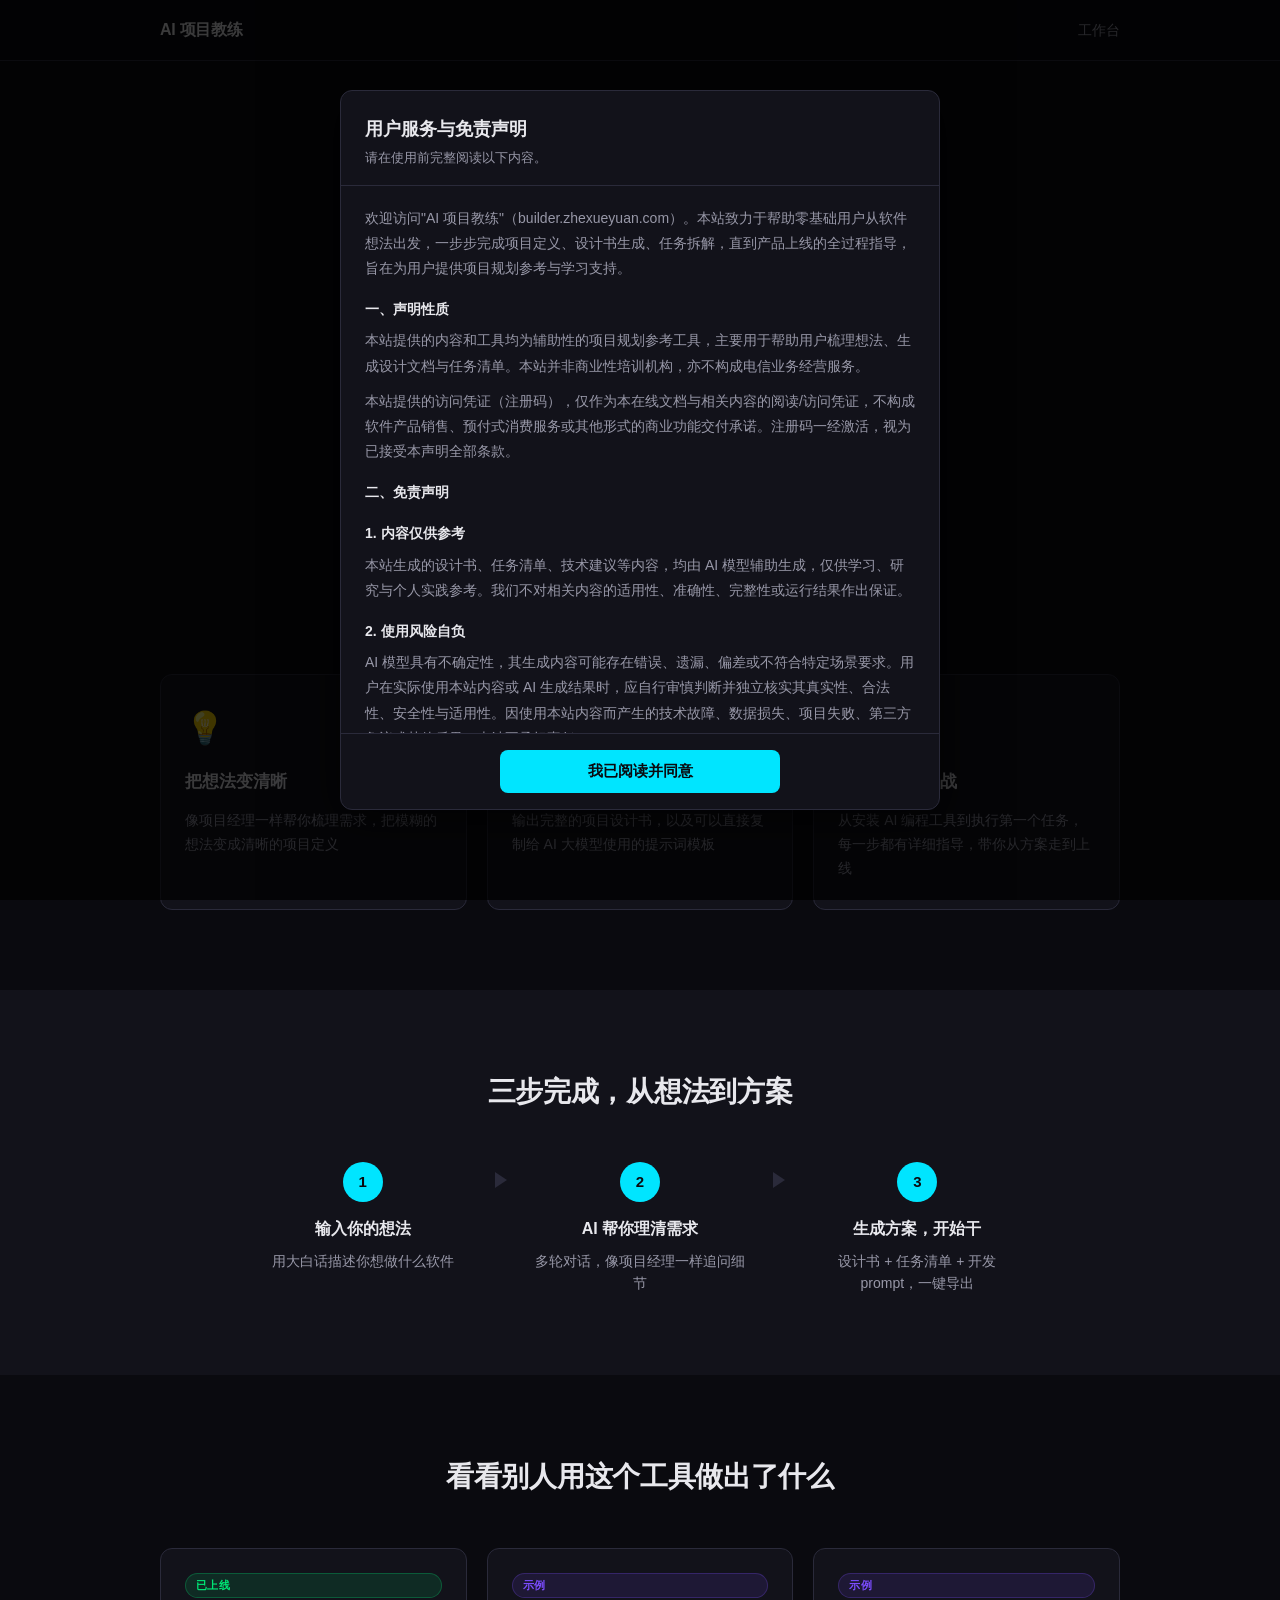
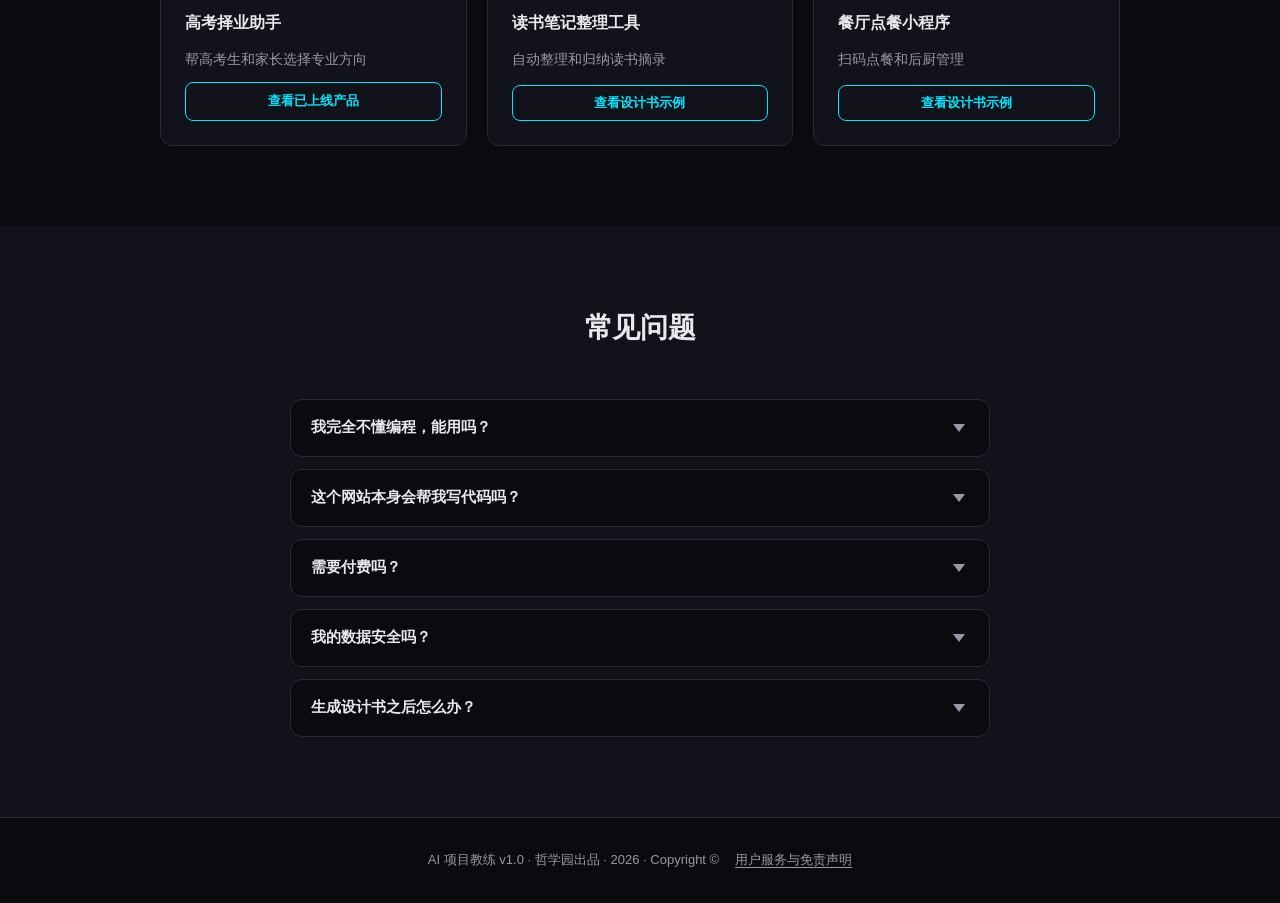
==== commit e69bf10d: "feat: 重构为下一步操作指南+标题修复+版本号 - tasks.html 完全重写为"下一步操作指南"：   第一步：创建项目文件夹（动态命令、可复制、实时替换文件夹名）   第二步：下载三个版本" ====
--- a/ai-project-coach/index.html
+++ b/ai-project-coach/index.html
@@ -402,7 +402,7 @@
     <div class="hero">
       <div class="container">
         <div class="hero-badge">零基础用户的 AI 项目导航系统</div>
-        <h1>把你的软件想法，一步步变成真正的产品</h1>
+        <h1>把你的软件想法<br>一步步变成真正的产品</h1>
         <p class="hero-sub">不需要会写代码。这里手把手教你：如何把想法整理成设计书，如何用 AI 编程工具把设计书变成能运行的产品——每一步都有指导，所有操作在你自己的电脑和 AI 工具中完成。</p>
         <div class="hero-actions">
           <a href="idea.html" class="btn-primary">开始做项目</a>
